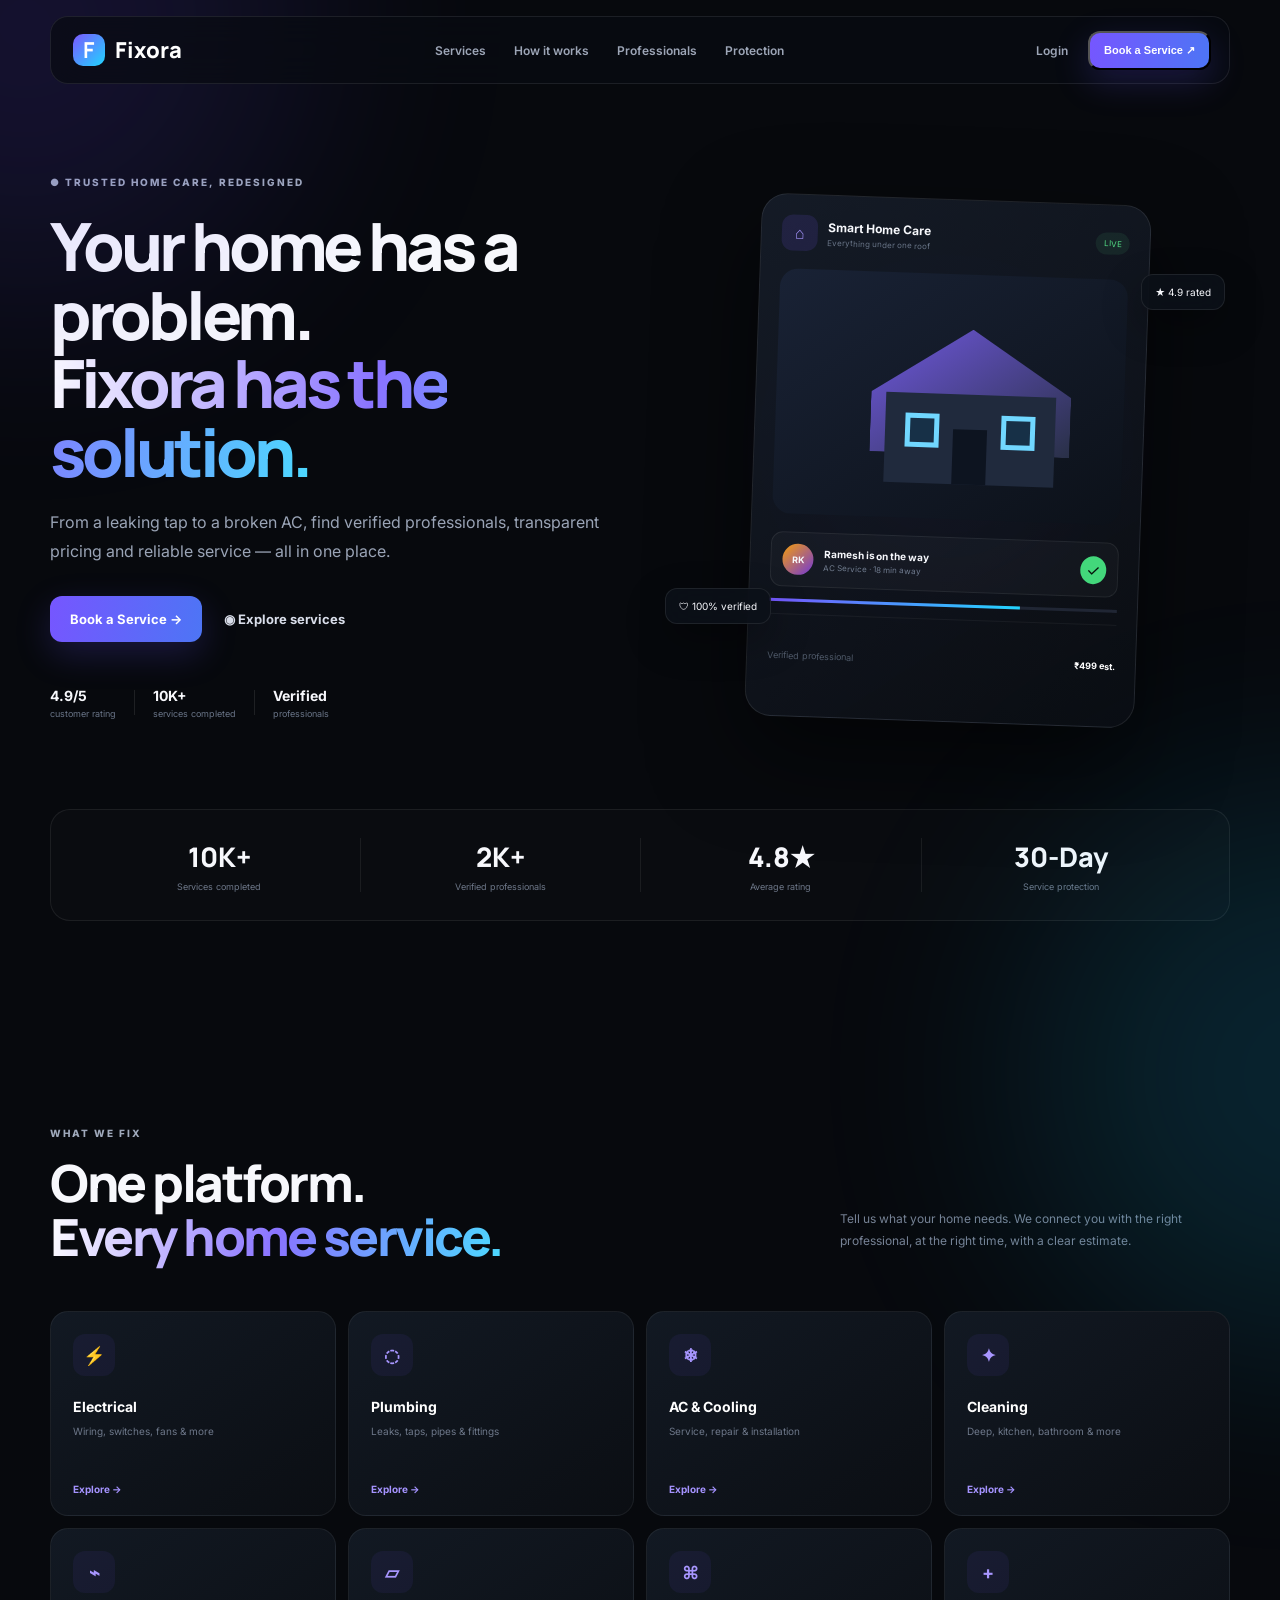
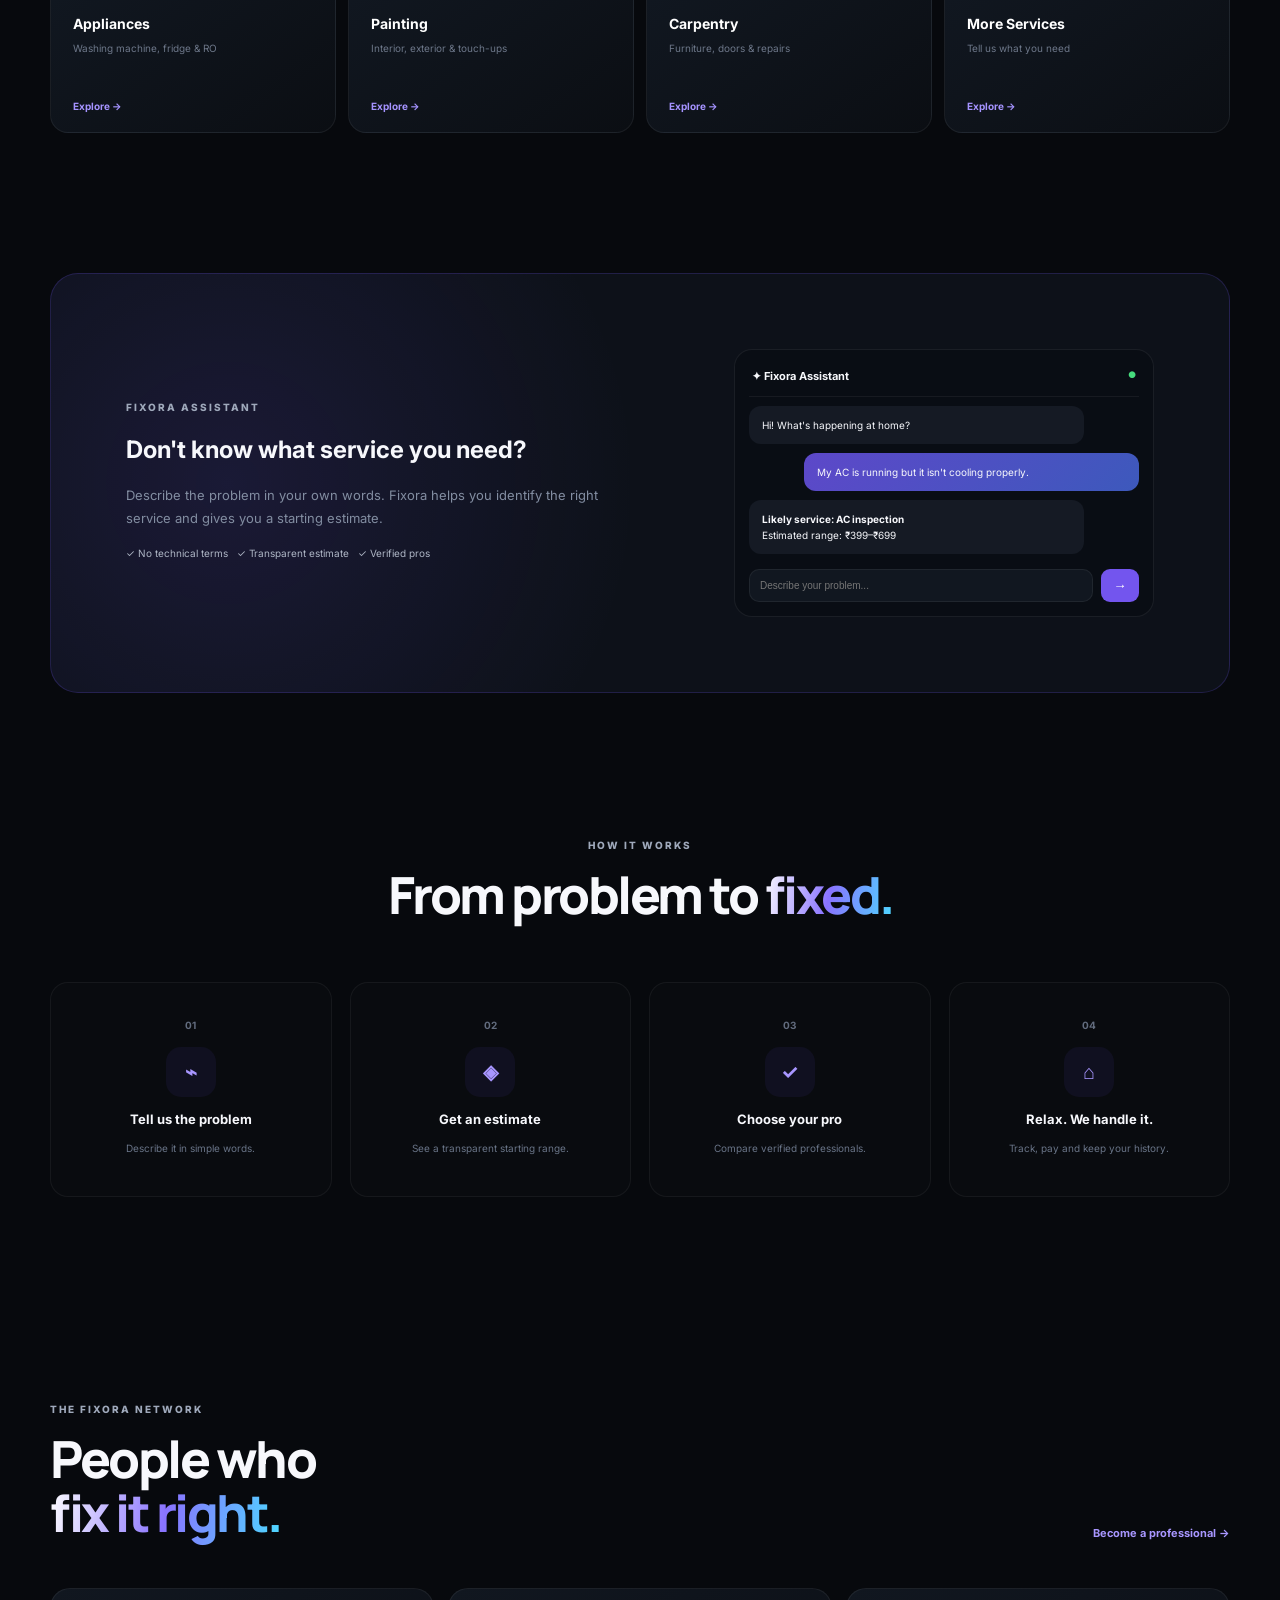
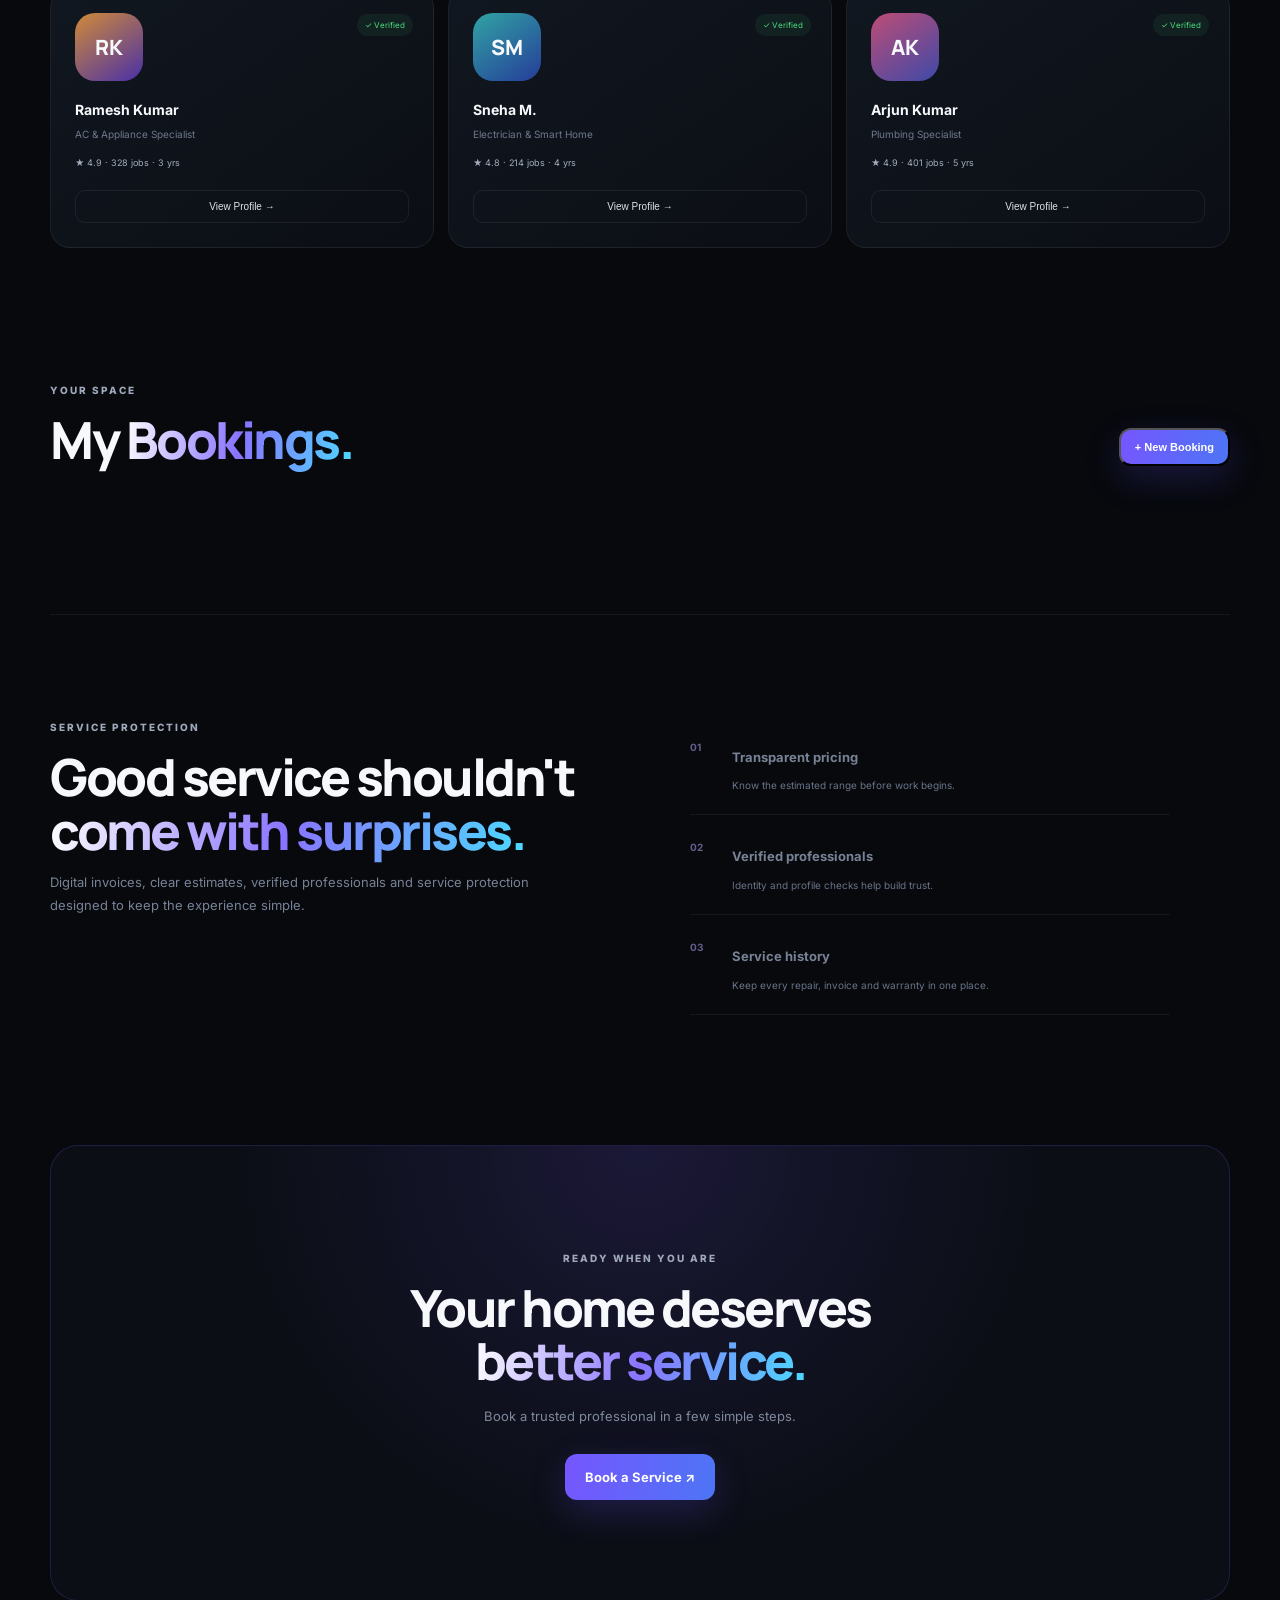
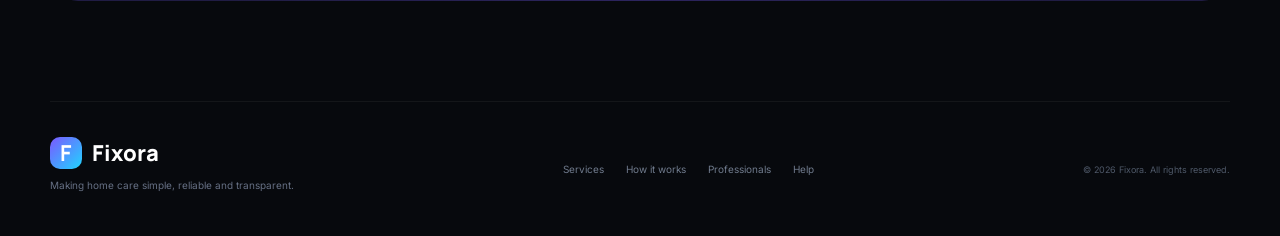
==== Fixora-Next-Features/Fixora-Next/index.html @ 599580ac "Add files via upload" ====
<!doctype html>
<html lang="en">
<head>
<meta charset="UTF-8"><meta name="viewport" content="width=device-width,initial-scale=1">
<title>Fixora — Home Services, Fixed.</title>
<meta name="description" content="Fixora connects you with trusted home service professionals.">
<link rel="preconnect" href="https://fonts.googleapis.com">
<link href="https://fonts.googleapis.com/css2?family=Inter:wght@400;500;600;700;800&family=Manrope:wght@700;800&display=swap" rel="stylesheet">
<link rel="stylesheet" href="styles.css">
</head>
<body>
<div class="glow g1"></div><div class="glow g2"></div>

<header><nav>
<a class="logo" href="#"><b>F</b>Fixora</a>
<div class="links"><a href="#services">Services</a><a href="#how">How it works</a><a href="#pros">Professionals</a><a href="#protection">Protection</a></div>
<div class="actions"><a class="textBtn" href="login.html" style="text-decoration:none">Login</a><button class="btn small" onclick="openBooking()">Book a Service ↗</button></div>
<button class="menu" aria-label="menu" onclick="document.querySelector('.links').classList.toggle('open')">☰</button>
</nav></header>

<main>
<section class="hero">
<div class="copy">
<label>● TRUSTED HOME CARE, REDESIGNED</label>
<h1>Your home has a problem.<br><span>Fixora has the solution.</span></h1>
<p>From a leaking tap to a broken AC, find verified professionals, transparent pricing and reliable service — all in one place.</p>
<div class="heroBtns"><a class="btn" href="#book" onclick="openBooking();return false">Book a Service →</a><a class="ghost" href="#services">◉ Explore services</a></div>
<div class="trust"><div><b>4.9/5</b><small>customer rating</small></div><i></i><div><b>10K+</b><small>services completed</small></div><i></i><div><b>Verified</b><small>professionals</small></div></div>
</div>

<div class="visual">
<div class="orb"></div>
<div class="homeCard">
<div class="top"><span class="icon">⌂</span><div><b>Smart Home Care</b><small>Everything under one roof</small></div><em>LIVE</em></div>
<div class="house"><div class="roof"></div><div class="body"><span></span><span></span><i></i></div></div>
<div class="float"><strong>RK</strong><div><b>Ramesh is on the way</b><small>AC Service · 18 min away</small></div><mark>✓</mark></div>
<div class="bar"><i></i></div><footer><small>Verified professional</small><b>₹499 est.</b></footer>
</div>
<aside class="chip c1">★ 4.9 rated</aside><aside class="chip c2">🛡 100% verified</aside>
</div>
</section>

<section class="stats"><div><b>10K+</b><small>Services completed</small></div><div><b>2K+</b><small>Verified professionals</small></div><div><b>4.8★</b><small>Average rating</small></div><div><b>30-Day</b><small>Service protection</small></div></section>

<section id="services" class="section">
<div class="head"><div><label>WHAT WE FIX</label><h2>One platform.<br><span>Every home service.</span></h2></div><p>Tell us what your home needs. We connect you with the right professional, at the right time, with a clear estimate.</p></div>
<div class="grid">
<a class="card" href="#book" onclick="openBooking();return false"><strong>⚡</strong><h3>Electrical</h3><p>Wiring, switches, fans & more</p><span>Explore →</span></a>
<a class="card" href="#book" onclick="openBooking();return false"><strong>◌</strong><h3>Plumbing</h3><p>Leaks, taps, pipes & fittings</p><span>Explore →</span></a>
<a class="card" href="#book" onclick="openBooking();return false"><strong>❄</strong><h3>AC & Cooling</h3><p>Service, repair & installation</p><span>Explore →</span></a>
<a class="card" href="#book" onclick="openBooking();return false"><strong>✦</strong><h3>Cleaning</h3><p>Deep, kitchen, bathroom & more</p><span>Explore →</span></a>
<a class="card" href="#book" onclick="openBooking();return false"><strong>⌁</strong><h3>Appliances</h3><p>Washing machine, fridge & RO</p><span>Explore →</span></a>
<a class="card" href="#book" onclick="openBooking();return false"><strong>▱</strong><h3>Painting</h3><p>Interior, exterior & touch-ups</p><span>Explore →</span></a>
<a class="card" href="#book" onclick="openBooking();return false"><strong>⌘</strong><h3>Carpentry</h3><p>Furniture, doors & repairs</p><span>Explore →</span></a>
<a class="card" href="#book" onclick="openBooking();return false"><strong>+</strong><h3>More Services</h3><p>Tell us what you need</p><span>Explore →</span></a>
</div></section>

<section id="book" class="diagnose">
<div><label>FIXORA ASSISTANT</label><h2>Don't know what service you need?</h2><p>Describe the problem in your own words. Fixora helps you identify the right service and gives you a starting estimate.</p><p class="checks">✓ No technical terms &nbsp; ✓ Transparent estimate &nbsp; ✓ Verified pros</p></div>
<div class="chat"><div class="chatHead"><b>✦ Fixora Assistant</b><span>●</span></div><div class="msg bot">Hi! What's happening at home?</div><div class="msg user">My AC is running but it isn't cooling properly.</div><div class="msg bot"><b>Likely service: AC inspection</b><br>Estimated range: ₹399–₹699</div><div class="chatInput"><input id="problemInput" placeholder="Describe your problem..."><button onclick="askAssistant()">→</button></div></div>
</section>

<section id="how" class="section">
<div class="center"><label>HOW IT WORKS</label><h2>From problem to <span>fixed.</span></h2></div>
<div class="steps">
<div><b>01</b><strong>⌁</strong><h3>Tell us the problem</h3><p>Describe it in simple words.</p></div>
<div><b>02</b><strong>◈</strong><h3>Get an estimate</h3><p>See a transparent starting range.</p></div>
<div><b>03</b><strong>✓</strong><h3>Choose your pro</h3><p>Compare verified professionals.</p></div>
<div><b>04</b><strong>⌂</strong><h3>Relax. We handle it.</h3><p>Track, pay and keep your history.</p></div>
</div></section>

<section id="pros" class="section">
<div class="head"><div><label>THE FIXORA NETWORK</label><h2>People who<br><span>fix it right.</span></h2></div><a class="link" href="#">Become a professional →</a></div>
<div class="pros">
<article><div class="avatar">RK</div><em>✓ Verified</em><h3>Ramesh Kumar</h3><p>AC & Appliance Specialist</p><small>★ 4.9 · 328 jobs · 3 yrs</small><button>View Profile →</button></article>
<article><div class="avatar a2">SM</div><em>✓ Verified</em><h3>Sneha M.</h3><p>Electrician & Smart Home</p><small>★ 4.8 · 214 jobs · 4 yrs</small><button>View Profile →</button></article>
<article><div class="avatar a3">AK</div><em>✓ Verified</em><h3>Arjun Kumar</h3><p>Plumbing Specialist</p><small>★ 4.9 · 401 jobs · 5 yrs</small><button>View Profile →</button></article>
</div></section>

<section id="dashboard" class="section dashboard">
<div class="head"><div><label>YOUR SPACE</label><h2>My <span>Bookings.</span></h2></div><button class="btn small" onclick="openBooking()">+ New Booking</button></div>
<div id="bookingList" class="bookingList"></div>
</section>

<section id="protection" class="protection">
<div><label>SERVICE PROTECTION</label><h2>Good service shouldn't<br><span>come with surprises.</span></h2><p>Digital invoices, clear estimates, verified professionals and service protection designed to keep the experience simple.</p></div>
<div class="features">
<p><b>01</b><strong>Transparent pricing</strong><small>Know the estimated range before work begins.</small></p>
<p><b>02</b><strong>Verified professionals</strong><small>Identity and profile checks help build trust.</small></p>
<p><b>03</b><strong>Service history</strong><small>Keep every repair, invoice and warranty in one place.</small></p>
</div></section>

<section class="cta"><label>READY WHEN YOU ARE</label><h2>Your home deserves<br><span>better service.</span></h2><p>Book a trusted professional in a few simple steps.</p><a class="btn" href="#book" onclick="openBooking();return false">Book a Service ↗</a></section>
</main>

<footer><div><a class="logo" href="#"><b>F</b>Fixora</a><p>Making home care simple, reliable and transparent.</p></div><div class="flinks"><a href="#services">Services</a><a href="#how">How it works</a><a href="#pros">Professionals</a><a href="#">Help</a></div><small>© 2026 Fixora. All rights reserved.</small></footer>

<div id="modal" class="modal"><div class="modalBox"><button class="close" onclick="closeModal()">×</button><div id="modalContent"></div></div></div>
<script src="script.js"></script>

</body>
</html>
---- Fixora-Next-Features/Fixora-Next/styles.css ----
*{box-sizing:border-box}html{scroll-behavior:smooth}body{margin:0;background:#07090d;color:#f7f8fc;font-family:Inter,sans-serif;overflow-x:hidden}.glow{position:fixed;width:550px;height:550px;border-radius:50%;filter:blur(120px);opacity:.14;pointer-events:none}.g1{background:#684cff;left:-250px;top:-250px}.g2{background:#13c9ff;right:-300px;top:800px}header{position:fixed;top:16px;left:0;right:0;z-index:9}nav{max-width:1180px;height:68px;margin:auto;padding:0 18px 0 22px;display:flex;align-items:center;justify-content:space-between;border:1px solid #ffffff16;border-radius:18px;background:#090c12bb;backdrop-filter:blur(22px)}.logo{display:flex;gap:10px;align-items:center;color:white;text-decoration:none;font:800 22px Manrope}.logo b{display:grid;place-items:center;width:32px;height:32px;border-radius:10px;background:linear-gradient(135deg,#7b58ff,#20d5ff)}.links{display:flex;gap:28px}.links a,nav .actions>a{color:#9da6b7;text-decoration:none;font-size:12px;font-weight:600}.actions{display:flex;gap:20px;align-items:center}.btn{display:inline-flex;align-items:center;gap:15px;padding:15px 20px;border-radius:12px;color:#fff;text-decoration:none;font-weight:700;font-size:13px;background:linear-gradient(100deg,#7656ff,#4d75f5);box-shadow:0 12px 35px #6650ff35}.small{padding:11px 14px;font-size:11px}.menu{display:none;background:none;border:0;color:#fff;font-size:22px}.hero{max-width:1180px;min-height:800px;margin:auto;padding:170px 0 90px;display:grid;grid-template-columns:1fr 1fr;gap:50px;align-items:center}.copy label,.head label,.center label,.diagnose label,.protection label,.cta label{color:#9fa9bb;font-size:10px;font-weight:800;letter-spacing:2px}.copy h1{font:800 clamp(48px,5.2vw,74px)/1.03 Manrope;margin:22px 0;letter-spacing:-4px}.copy h1 span,h2 span{background:linear-gradient(100deg,#fff,#8973ff,#4cd9ff);-webkit-background-clip:text;background-clip:text;color:transparent}.copy>p{max-width:550px;color:#9aa4b6;line-height:1.8;font-size:16px}.heroBtns{display:flex;gap:22px;align-items:center;margin-top:30px}.ghost{color:#d9deea;text-decoration:none;font-size:13px;font-weight:700}.trust{display:flex;gap:18px;align-items:center;margin-top:45px}.trust b,.trust small{display:block}.trust b{font-size:14px}.trust small{font-size:9px;color:#697487;margin-top:4px}.trust i{height:25px;border-left:1px solid #ffffff18}.visual{height:490px;position:relative;display:grid;place-items:center}.orb{position:absolute;width:440px;height:440px;border-radius:50%;background:radial-gradient(circle,#6b4dff35,transparent 68%);animation:pulse 5s infinite}.homeCard{width:390px;padding:20px;border-radius:26px;border:1px solid #ffffff16;background:linear-gradient(145deg,#18202dcc,#0b0e14dd);box-shadow:0 35px 90px #0008;transform:rotate(2deg)}.top{display:flex;gap:10px;align-items:center}.icon{width:36px;height:36px;display:grid;place-items:center;border-radius:11px;background:#7656ff20;color:#a896ff}.top b,.top small{display:block}.top b{font-size:12px}.top small{font-size:8px;color:#697487;margin-top:3px}.top em{margin-left:auto;font-size:8px;font-style:normal;color:#55df87;background:#55df8715;padding:6px 8px;border-radius:99px}.house{height:245px;margin:18px 0;background:linear-gradient(145deg,#192235,#0c1119);border-radius:18px;position:relative;overflow:hidden}.roof{position:absolute;left:95px;top:55px;width:200px;height:125px;background:linear-gradient(145deg,#7058df,#293047);clip-path:polygon(50% 0,100% 52%,100% 100%,0 100%,0 52%)}.body{position:absolute;left:110px;top:120px;width:170px;height:90px;background:#202a3d}.body span{position:absolute;top:20px;width:34px;height:34px;border:5px solid #71d7ff;background:#173047}.body span:first-child{left:20px}.body span:nth-child(2){right:20px}.body i{position:absolute;bottom:0;left:68px;width:34px;height:55px;background:#0d1420}.float{display:flex;align-items:center;gap:10px;padding:11px;border:1px solid #ffffff12;background:#ffffff07;border-radius:12px}.float>strong{width:31px;height:31px;border-radius:50%;display:grid;place-items:center;background:linear-gradient(135deg,#f59e0b,#7137d8);font-size:9px}.float b,.float small{display:block}.float b{font-size:10px}.float small{font-size:8px;color:#717c8f;margin-top:3px}.float mark{margin-left:auto;background:#43d77b;color:#06100a;border-radius:50%;padding:4px 6px}.bar{height:3px;background:#202634;margin:12px 0}.bar i{display:block;width:72%;height:100%;background:linear-gradient(90deg,#7656ff,#22d5ff)}.homeCard footer{display:flex;justify-content:space-between;color:#6e788a;font-size:9px}.homeCard footer b{color:white}.chip{position:absolute;padding:11px 13px;border:1px solid #ffffff15;border-radius:12px;background:#0c1119dd;backdrop-filter:blur(15px);font-size:10px;box-shadow:0 15px 40px #0005}.c1{right:5px;top:75px}.c2{left:0;bottom:65px}.stats{max-width:1180px;margin:0 auto 100px;padding:28px;border:1px solid #ffffff12;border-radius:20px;background:#ffffff04;display:grid;grid-template-columns:repeat(4,1fr);text-align:center}.stats div+div{border-left:1px solid #ffffff12}.stats b,.stats small{display:block}.stats b{font:800 27px Manrope}.stats small{color:#6e7889;font-size:9px;margin-top:6px}.section{max-width:1180px;margin:auto;padding:100px 0}.head{display:flex;justify-content:space-between;align-items:end;margin-bottom:48px}.head h2,.center h2,.protection h2,.cta h2{font:800 clamp(38px,4vw,56px)/1.05 Manrope;letter-spacing:-2.5px;margin:15px 0 0}.head>p{max-width:390px;color:#778295;line-height:1.8;font-size:12px}.grid{display:grid;grid-template-columns:repeat(4,1fr);gap:12px}.card{min-height:205px;padding:22px;border:1px solid #ffffff10;border-radius:18px;background:linear-gradient(145deg,#121923,#0b0e13);text-decoration:none;color:white;transition:.3s;position:relative}.card:hover{transform:translateY(-7px);border-color:#7656ff55;box-shadow:0 20px 50px #0005}.card>strong{width:42px;height:42px;border-radius:12px;display:grid;place-items:center;background:#7656ff12;color:#a896ff;font-size:18px}.card h3{font-size:14px;margin:22px 0 6px}.card p{color:#6d7789;font-size:10px}.card span{position:absolute;bottom:20px;color:#a593ff;font-size:10px;font-weight:700}.diagnose{max-width:1180px;margin:40px auto;padding:75px;border:1px solid #7656ff33;border-radius:28px;background:radial-gradient(circle at 15% 50%,#7656ff20,transparent 40%),#0d1119;display:grid;grid-template-columns:1fr 420px;gap:70px;align-items:center}.diagnose p{max-width:500px;color:#828da1;font-size:13px;line-height:1.8}.checks{color:#aeb6c5!important;font-size:10px!important}.chat{padding:14px;border:1px solid #ffffff12;border-radius:18px;background:#090d14}.chatHead{height:auto;border-bottom:1px solid #ffffff0e;padding:5px 3px 13px;font-size:11px}.chatHead span{float:right;color:#46dc7d;font-size:9px}.msg{max-width:86%;padding:11px 13px;margin:9px 0;border-radius:12px;background:#151a24;font-size:10px;line-height:1.6}.msg.user{margin-left:auto;background:linear-gradient(135deg,#5d48c9,#3d59bc)}.input{margin-top:20px;padding:9px 10px 9px 13px;border:1px solid #ffffff10;border-radius:10px;color:#586377;font-size:9px}.input button{float:right;border:0;background:#7355ee;color:#fff;border-radius:7px;width:27px;height:27px}.center{text-align:center;margin-bottom:60px}.steps{display:grid;grid-template-columns:repeat(4,1fr);gap:18px}.steps>div{text-align:center;padding:30px 20px;border:1px solid #ffffff0d;border-radius:18px;background:#ffffff03}.steps b{color:#626c7e;font-size:10px}.steps strong{display:grid;place-items:center;width:50px;height:50px;margin:14px auto;border-radius:15px;background:#7656ff12;color:#a896ff;font-size:20px}.steps h3{font-size:13px}.steps p{color:#697487;font-size:10px;line-height:1.6}.link{color:#a896ff;text-decoration:none;font-size:11px;font-weight:700}.pros{display:grid;grid-template-columns:repeat(3,1fr);gap:14px}.pros article{position:relative;padding:24px;border:1px solid #ffffff10;border-radius:20px;background:linear-gradient(145deg,#111720,#0b0e14)}.avatar{width:68px;height:68px;display:grid;place-items:center;border-radius:20px;background:linear-gradient(145deg,#d18a38,#4930a7);font:800 21px Manrope}.a2{background:linear-gradient(145deg,#31a3a4,#253d99)}.a3{background:linear-gradient(145deg,#bd4d76,#3e49a8)}.pros article em{position:absolute;right:20px;top:25px;font-size:8px;font-style:normal;color:#4ade80;background:#4ade8012;padding:6px 8px;border-radius:99px}.pros h3{font-size:14px;margin:20px 0 5px}.pros p{font-size:10px;color:#6e788a}.pros small{color:#a3adbd;font-size:9px}.pros button{width:100%;margin-top:20px;padding:10px;border:1px solid #ffffff12;background:transparent;color:#dce1ea;border-radius:10px;font-size:10px}.protection{max-width:1180px;margin:0 auto;padding:100px 0;display:grid;grid-template-columns:1fr 1fr;gap:100px;border-top:1px solid #ffffff0d}.protection>div>p{max-width:480px;color:#788295;font-size:13px;line-height:1.8}.features p{padding:20px 0;border-bottom:1px solid #ffffff0e;margin:0}.features b{color:#635e8e;font-size:10px;margin-right:20px}.features strong,.features small{display:block;margin-left:42px}.features strong{font-size:13px;margin-top:-13px}.features small{color:#697488;font-size:10px;margin-top:7px}.cta{max-width:1180px;margin:30px auto 100px;padding:100px 20px;text-align:center;border:1px solid #7656ff33;border-radius:28px;background:radial-gradient(circle at 50% 0,#7656ff25,transparent 55%),#0b0e15}.cta p{color:#7f899c;font-size:13px;margin:20px 0 30px}footer{max-width:1180px;margin:auto;padding:35px 0;display:flex;align-items:center;justify-content:space-between;border-top:1px solid #ffffff0d}footer p{font-size:10px;color:#667084}footer .flinks{display:flex;gap:22px}footer .flinks a{font-size:10px;color:#707b8d;text-decoration:none}footer>small{font-size:9px;color:#4f5969}@keyframes pulse{50%{transform:scale(1.08);opacity:.75}}@media(max-width:900px){.links,.actions{display:none}.menu{display:block}nav{margin:0 15px}.hero{grid-template-columns:1fr;padding:150px 25px 70px}.visual{height:470px}.stats{margin:0 25px 60px;grid-template-columns:repeat(2,1fr);gap:20px}.stats div:nth-child(3){border-left:0}.section{padding:75px 25px}.head{display:block}.head>p{margin-top:22px}.grid{grid-template-columns:repeat(2,1fr)}.diagnose{margin:30px 25px;padding:45px 25px;grid-template-columns:1fr}.steps{grid-template-columns:repeat(2,1fr)}.pros{grid-template-columns:1fr 1fr}.protection{margin:0 25px;grid-template-columns:1fr;padding:75px 0;gap:35px}.cta{margin:30px 25px 70px}footer{margin:0 25px;flex-wrap:wrap;gap:20px}}@media(max-width:600px){.copy h1{font-size:45px;letter-spacing:-2.8px}.copy>p{font-size:14px}.homeCard{width:330px}.roof{left:65px}.body{left:80px}.c1{right:-3px}.c2{left:-5px}.grid,.pros,.steps{grid-template-columns:1fr}.stats b{font-size:21px}.diagnose{border-radius:20px}.heroBtns{flex-wrap:wrap}.trust{gap:10px}footer{display:block}footer .flinks{margin:25px 0;justify-content:space-between}.protection{margin:0 25px}}
.dashboard{padding-top:30px}.bookingList{display:grid;gap:12px}.booking{display:grid;grid-template-columns:1.5fr 1fr 1fr auto;gap:18px;align-items:center;padding:20px;border:1px solid #ffffff10;border-radius:16px;background:#10151d}.booking h3{margin:0 0 5px;font-size:13px}.booking p,.booking small{margin:0;color:#778295;font-size:10px}.status{padding:7px 10px;border-radius:99px;background:#7656ff18;color:#b5a9ff;font-size:9px;font-weight:700}.booking button{background:#171d28;border:1px solid #ffffff12;color:#e8ebf2;border-radius:9px;padding:9px 12px;font-size:9px;cursor:pointer}.modal{position:fixed;inset:0;background:#000b;backdrop-filter:blur(12px);display:none;align-items:center;justify-content:center;z-index:50;padding:20px}.modal.show{display:flex}.modalBox{width:min(560px,100%);max-height:90vh;overflow:auto;border:1px solid #ffffff16;border-radius:22px;background:#0c1119;padding:30px}.close{float:right;border:0;background:#ffffff0c;color:#fff;border-radius:9px;width:34px;height:34px;font-size:22px}.form{display:grid;gap:12px;margin-top:20px}.form input,.form select,.form textarea{width:100%;padding:13px;border:1px solid #ffffff12;border-radius:10px;background:#111720;color:#fff;font:12px Inter}.form textarea{min-height:80px}.choiceGrid{display:grid;grid-template-columns:repeat(2,1fr);gap:9px;margin-top:15px}.choice{padding:13px;border:1px solid #ffffff10;background:#10151d;color:#fff;border-radius:10px;cursor:pointer}.choice.active{border-color:#7656ff}.success{text-align:center;padding:20px}.success .big{font-size:50px}@media(max-width:700px){.booking{grid-template-columns:1fr}.choiceGrid{grid-template-columns:1fr}}

.textBtn{background:none;border:0;color:#9da6b7;font:600 12px Inter;cursor:pointer}.chatInput{display:flex;gap:8px;margin-top:15px}.chatInput input{flex:1;background:#111720;border:1px solid #ffffff10;color:#fff;border-radius:10px;padding:10px;font-size:10px}.chatInput button{width:38px;border:0;border-radius:9px;background:#7355ee;color:#fff;cursor:pointer}.links.open{display:flex!important;position:absolute;top:75px;left:10px;right:10px;padding:18px;flex-direction:column;background:#090d14;border:1px solid #ffffff12;border-radius:15px}.dashboard{padding-top:30px}.bookingList{display:grid;gap:12px}.booking{display:grid;grid-template-columns:1.5fr 1fr 1fr auto;gap:18px;align-items:center;padding:20px;border:1px solid #ffffff10;border-radius:16px;background:#10151d}.booking h3{margin:0 0 5px;font-size:13px}.booking p,.booking small{margin:0;color:#778295;font-size:10px}.status{padding:7px 10px;border-radius:99px;background:#7656ff18;color:#b5a9ff;font-size:9px;font-weight:700}.booking button{background:#171d28;border:1px solid #ffffff12;color:#e8ebf2;border-radius:9px;padding:9px 12px;font-size:9px;cursor:pointer}.modal{position:fixed;inset:0;background:#000b;backdrop-filter:blur(12px);display:none;align-items:center;justify-content:center;z-index:50;padding:20px}.modal.show{display:flex}.modalBox{width:min(560px,100%);max-height:90vh;overflow:auto;border:1px solid #ffffff16;border-radius:22px;background:#0c1119;padding:30px}.close{float:right;border:0;background:#ffffff0c;color:#fff;border-radius:9px;width:34px;height:34px;font-size:22px;cursor:pointer}.form{display:grid;gap:12px;margin-top:20px}.form input,.form select,.form textarea{width:100%;padding:13px;border:1px solid #ffffff12;border-radius:10px;background:#111720;color:#fff;font:12px Inter}.form textarea{min-height:80px}.choiceGrid{display:grid;grid-template-columns:repeat(2,1fr);gap:9px;margin-top:15px}.choice{padding:13px;border:1px solid #ffffff10;background:#10151d;color:#fff;border-radius:10px;cursor:pointer}.choice.active{border-color:#7656ff;background:#7656ff15}.success{text-align:center;padding:20px}.success .big{font-size:50px}@media(max-width:700px){.booking{grid-template-columns:1fr}.choiceGrid{grid-template-columns:1fr}.modalBox{padding:22px}}

.textBtn{background:none;border:0;color:#9da6b7;font:600 12px Inter;cursor:pointer}.modal{position:fixed;inset:0;background:#000b;backdrop-filter:blur(12px);display:none;align-items:center;justify-content:center;z-index:9999;padding:20px}.modal.show{display:flex}.modalBox{width:min(560px,100%);max-height:90vh;overflow:auto;border:1px solid #ffffff16;border-radius:22px;background:#0c1119;padding:30px;box-shadow:0 40px 100px #000}.close{float:right;border:0;background:#ffffff0c;color:#fff;border-radius:9px;width:34px;height:34px;font-size:22px;cursor:pointer}.modalBox h2{font:800 30px Manrope;margin:5px 0 8px}.modalBox p{color:#7f899b;font-size:11px;line-height:1.7}.form{display:grid;gap:12px;margin-top:20px}.form label{font-size:9px;color:#8e98aa;font-weight:700}.form input,.form select,.form textarea{width:100%;padding:13px;border:1px solid #ffffff12;border-radius:10px;background:#111720;color:#fff;outline:none;font:12px Inter}.form textarea{min-height:80px}.choiceGrid{display:grid;grid-template-columns:repeat(2,1fr);gap:9px;margin-top:15px}.choice{padding:13px;border:1px solid #ffffff10;background:#10151d;color:#fff;border-radius:10px;cursor:pointer}.choice.active{border-color:#7656ff;background:#7656ff15}.success{text-align:center;padding:20px}.success .big{font-size:50px}@media(max-width:700px){.choiceGrid{grid-template-columns:1fr}.modalBox{padding:22px}}

.authPage{min-height:100vh;display:grid;place-items:center;padding:30px}.authWrap{width:min(980px,100%);display:grid;grid-template-columns:1fr 1fr;gap:0;border:1px solid #ffffff12;border-radius:28px;overflow:hidden;background:#0b1018;box-shadow:0 40px 100px #000}.authInfo{padding:55px;background:linear-gradient(145deg,#141b28,#0b1018)}.authInfo h1{font:800 46px Manrope;line-height:1.05;margin:30px 0 16px}.authInfo h1 span{color:#8c70ff}.authInfo p{color:#8b95a6;line-height:1.8;font-size:12px}.authForm{padding:55px;background:#0d131c}.authForm h2{font:800 30px Manrope;margin:5px 0 8px}.authForm .sub{color:#778294;font-size:11px;margin-bottom:25px}.authForm .form{margin-top:0}.authSwitch{text-align:center;margin-top:18px;color:#7e899a;font-size:10px}.authSwitch a{color:#a897ff;text-decoration:none;font-weight:700}.backHome{display:inline-block;color:#9ea8ba;text-decoration:none;font-size:10px}.authMsg{font-size:10px;padding:10px;border-radius:9px;margin-top:10px;display:none}.authMsg.error{display:block;background:#ff5c7a12;color:#ff9ab0}.authMsg.ok{display:block;background:#4bd6a012;color:#87e7c6}@media(max-width:760px){.authWrap{grid-template-columns:1fr}.authInfo{display:none}.authForm{padding:30px}}

.dashboard{padding-top:30px}.bookingList{display:grid;gap:14px}.booking{display:grid;grid-template-columns:1.2fr 1fr .7fr auto;gap:18px;align-items:center;padding:20px;border:1px solid #ffffff10;border-radius:18px;background:linear-gradient(145deg,#111720,#0b0e14)}.booking h3{margin:0 0 5px;font-size:13px}.booking p,.booking small{margin:3px 0;color:#778295;font-size:10px}.bookingActions{display:flex;gap:7px;flex-wrap:wrap}.booking button{background:#171d28;border:1px solid #ffffff12;color:#e8ebf2;border-radius:9px;padding:9px 11px;font-size:9px;cursor:pointer}.trackHead{display:flex;justify-content:space-between;gap:20px;align-items:start}.eyebrow{color:#9fa9bb;font-size:9px;font-weight:800;letter-spacing:2px}.liveDot{color:#68e6a4;font-size:9px;font-weight:800}.proCard{display:flex;align-items:center;gap:12px;margin:22px 0;padding:14px;border:1px solid #ffffff10;border-radius:14px;background:#101720}.miniAvatar{width:44px;height:44px;border-radius:13px;display:grid;place-items:center;background:linear-gradient(135deg,#7656ff,#20d5ff);font-weight:800}.proCard b,.proCard small{display:block}.proCard small{color:#7f899c;font-size:9px;margin-top:4px}.eta{margin-left:auto;color:#9f8cff;font-size:9px}.timeline{position:relative;margin:20px 0}.tl{display:flex;gap:14px;position:relative;padding:0 0 20px}.tl:not(:last-child):after{content:"";position:absolute;left:14px;top:29px;width:1px;height:calc(100% - 18px);background:#ffffff12}.tl>span{width:29px;height:29px;border-radius:50%;display:grid;place-items:center;background:#171d28;color:#697487;font-size:10px;z-index:1}.tl.done>span,.tl.current>span{background:#7656ff;color:#fff;box-shadow:0 0 20px #7656ff44}.tl b,.tl small{display:block}.tl b{font-size:11px}.tl small{color:#707b8d;font-size:9px;margin-top:4px}.tl.current b{color:#b7aaff}.locationBox{padding:14px;border:1px solid #ffffff0d;border-radius:12px;background:#10151d}.locationBox b{font-size:10px}.locationBox p{font-size:11px;color:#cbd1db}.locationBox small{font-size:8px;color:#687386}.details h2{margin-bottom:18px}.detailGrid{display:grid;grid-template-columns:1fr 1fr;gap:10px;margin-bottom:20px}.detailGrid>div{padding:13px;border:1px solid #ffffff0d;border-radius:11px;background:#10151d}.detailGrid small,.detailGrid b{display:block}.detailGrid small{font-size:8px;color:#6f7a8c;margin-bottom:6px}.detailGrid b{font-size:10px;color:#e3e7ee}.detailGrid .wide{grid-column:1/-1}@media(max-width:700px){.booking{grid-template-columns:1fr}.trackHead{display:block}.liveDot{display:inline-block;margin-top:10px}.detailGrid{grid-template-columns:1fr}.detailGrid .wide{grid-column:auto}}
.userPill{background:#ffffff08;border:1px solid #ffffff12;color:#dce1ea;border-radius:999px;padding:9px 12px;font:600 10px Inter;cursor:pointer}.eyebrow{font-size:9px;letter-spacing:1.4px;color:#8f82ff;font-weight:800}.dashTools{display:flex;gap:8px;flex-wrap:wrap;margin-bottom:14px}.dashTools button,.bookingActions button,.detailActions button,.trackActions button{background:#151b25;border:1px solid #ffffff12;color:#dce1ea;border-radius:9px;padding:9px 11px;font:600 9px Inter;cursor:pointer}.emptyState{padding:40px;text-align:center;color:#687386;border:1px dashed #ffffff14;border-radius:16px}.bookingActions{display:flex;gap:5px;flex-wrap:wrap;justify-content:flex-end}.paySummary{display:grid;grid-template-columns:1fr auto;gap:10px;padding:15px;background:#10151d;border:1px solid #ffffff0d;border-radius:12px;margin:18px 0}.paySummary strong{padding-top:10px;border-top:1px solid #ffffff0e}.paymentMethods{display:grid;grid-template-columns:1fr 1fr;gap:8px;margin:14px 0}.payChoice{padding:13px;border:1px solid #ffffff10;background:#10151d;color:#dce1ea;border-radius:10px;text-align:left;cursor:pointer}.payChoice.active{border-color:#7656ff;background:#7656ff15}.secureNote{display:block;color:#697487;font-size:9px;margin-top:10px}.cashNote{padding:12px;background:#10151d;border-radius:10px}.detailGrid{display:grid;grid-template-columns:1fr 1fr;gap:10px;margin:18px 0}.detailGrid>div{padding:12px;background:#10151d;border:1px solid #ffffff09;border-radius:10px}.detailGrid .wide{grid-column:1/-1}.detailGrid small{display:block;color:#697487;font-size:8px;margin-bottom:5px}.detailGrid b{font-size:11px}.detailActions{display:flex;gap:8px;flex-wrap:wrap}.trackHead{display:flex;justify-content:space-between;gap:15px}.liveDot{color:#67e6a3;font-size:9px;font-weight:800}.proCard{display:flex;align-items:center;gap:12px;margin:18px 0;padding:14px;border:1px solid #ffffff0e;background:#10151d;border-radius:13px}.miniAvatar{width:40px;height:40px;border-radius:50%;display:grid;place-items:center;background:#7656ff22;color:#b8adff;font-weight:800}.proCard div:nth-child(2){flex:1}.proCard small,.savedItem small,.notif small,.historyItem small{display:block;color:#697487;font-size:9px;margin-top:4px}.proCard button{background:none;border:0;color:#aaa0ff;font-size:18px;cursor:pointer}.timeline{display:grid;gap:4px;margin:20px 0}.tl{display:flex;gap:12px;padding:10px;border-left:2px solid #242b38;margin-left:10px}.tl>span{width:24px;height:24px;margin-left:-23px;border-radius:50%;background:#1b222e;display:grid;place-items:center;font-size:9px}.tl.done{border-left-color:#6d58e8}.tl.done>span,.tl.current>span{background:#7656ff;color:#fff}.tl b{display:block;font-size:10px}.tl small{color:#697487;font-size:9px}.locationBox{padding:13px;background:#10151d;border:1px solid #ffffff09;border-radius:12px}.locationBox p{margin:7px 0;font-size:10px}.locationBox small{color:#697487;font-size:9px}.trackActions{display:flex;gap:8px;margin-top:12px}.invoiceLine{display:flex;justify-content:space-between;padding:12px 0;border-bottom:1px solid #ffffff0c;font-size:11px}.invoiceLine.total{font-size:14px}.savedList{display:grid;gap:8px}.savedItem,.notif,.historyItem{display:flex;align-items:center;gap:10px;padding:12px;background:#10151d;border:1px solid #ffffff09;border-radius:10px}.savedItem b,.notif b,.historyItem b{flex:1;font-size:10px}.savedItem button{background:#171d28;border:1px solid #ffffff10;color:#ddd;border-radius:7px;padding:6px 9px;cursor:pointer}.stars{display:flex;gap:4px;margin:15px 0}.stars button{background:none;border:0;color:#555;font-size:28px;cursor:pointer}.stars button.on{color:#ffd45a}.chatMock{min-height:180px}.chatMock .msg{margin:8px 0}@media(max-width:700px){.paymentMethods,.detailGrid{grid-template-columns:1fr}.bookingActions{justify-content:flex-start}.trackHead{display:block}}
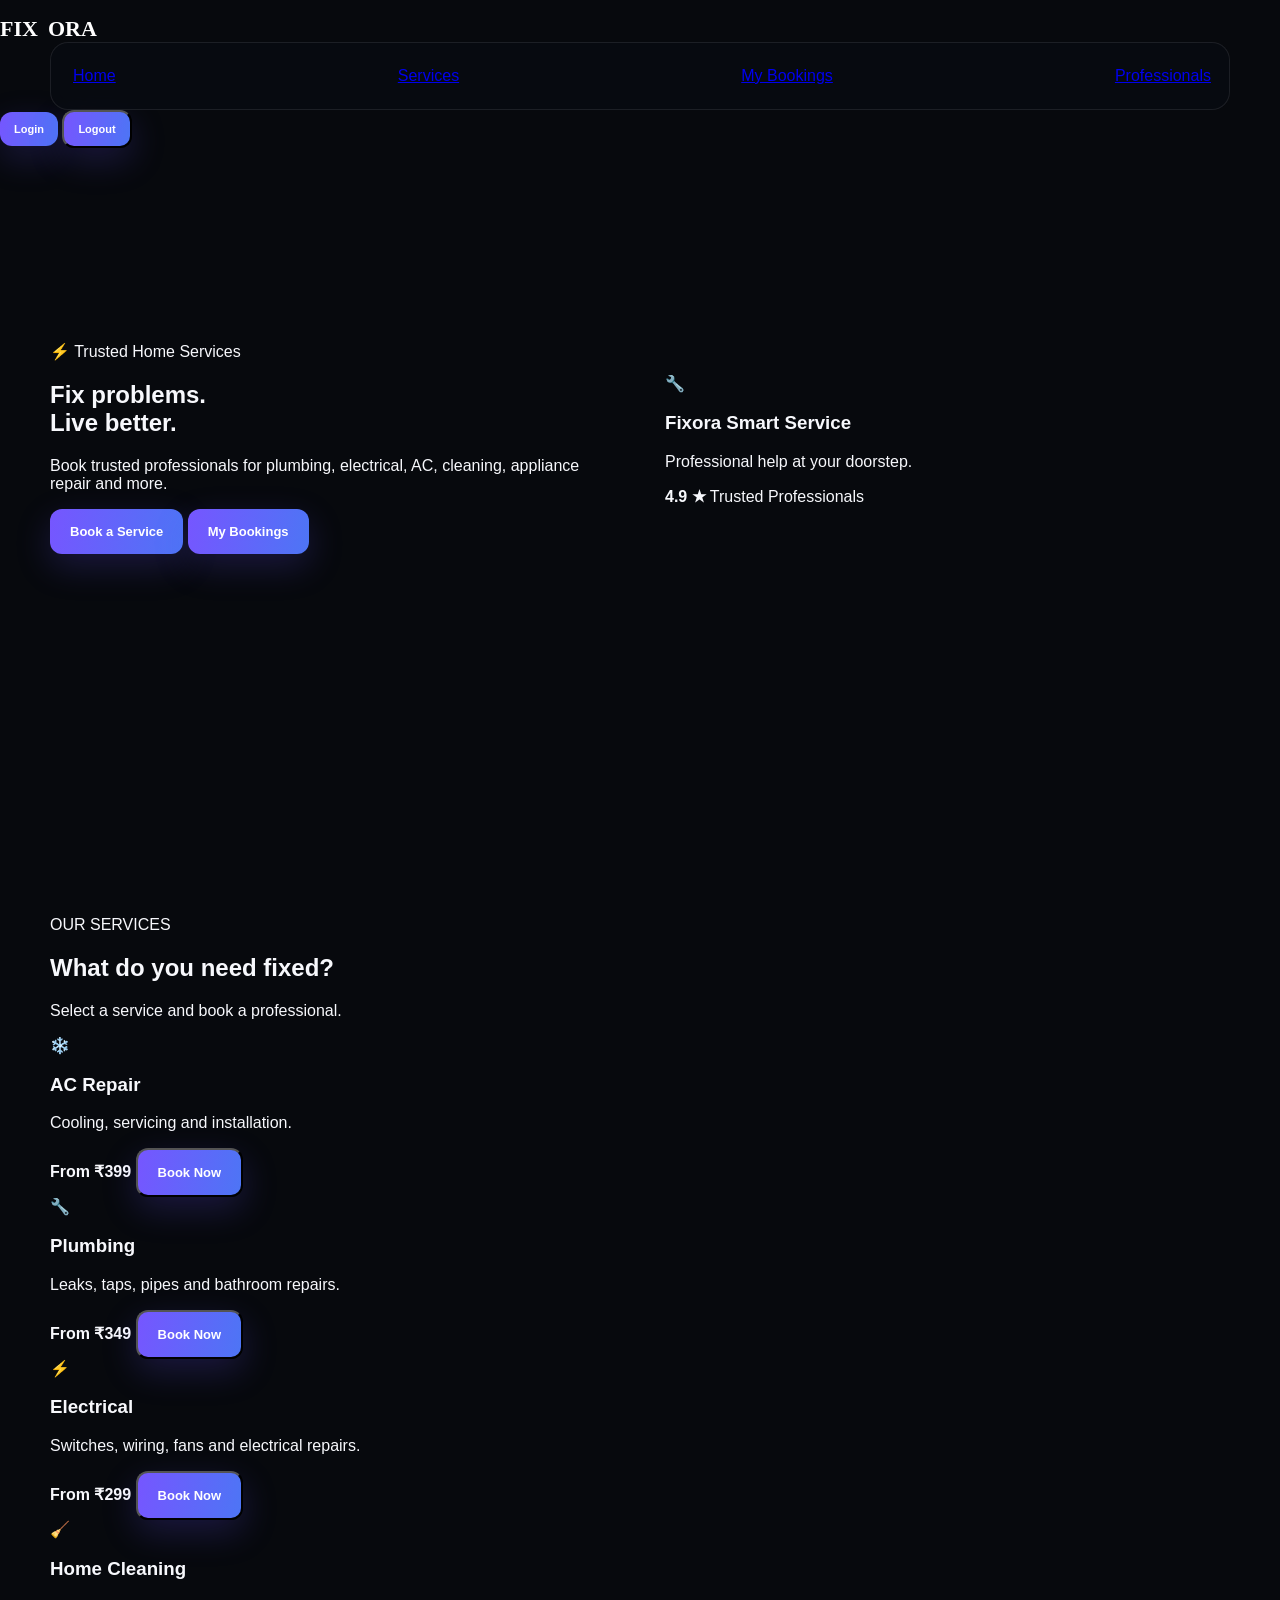
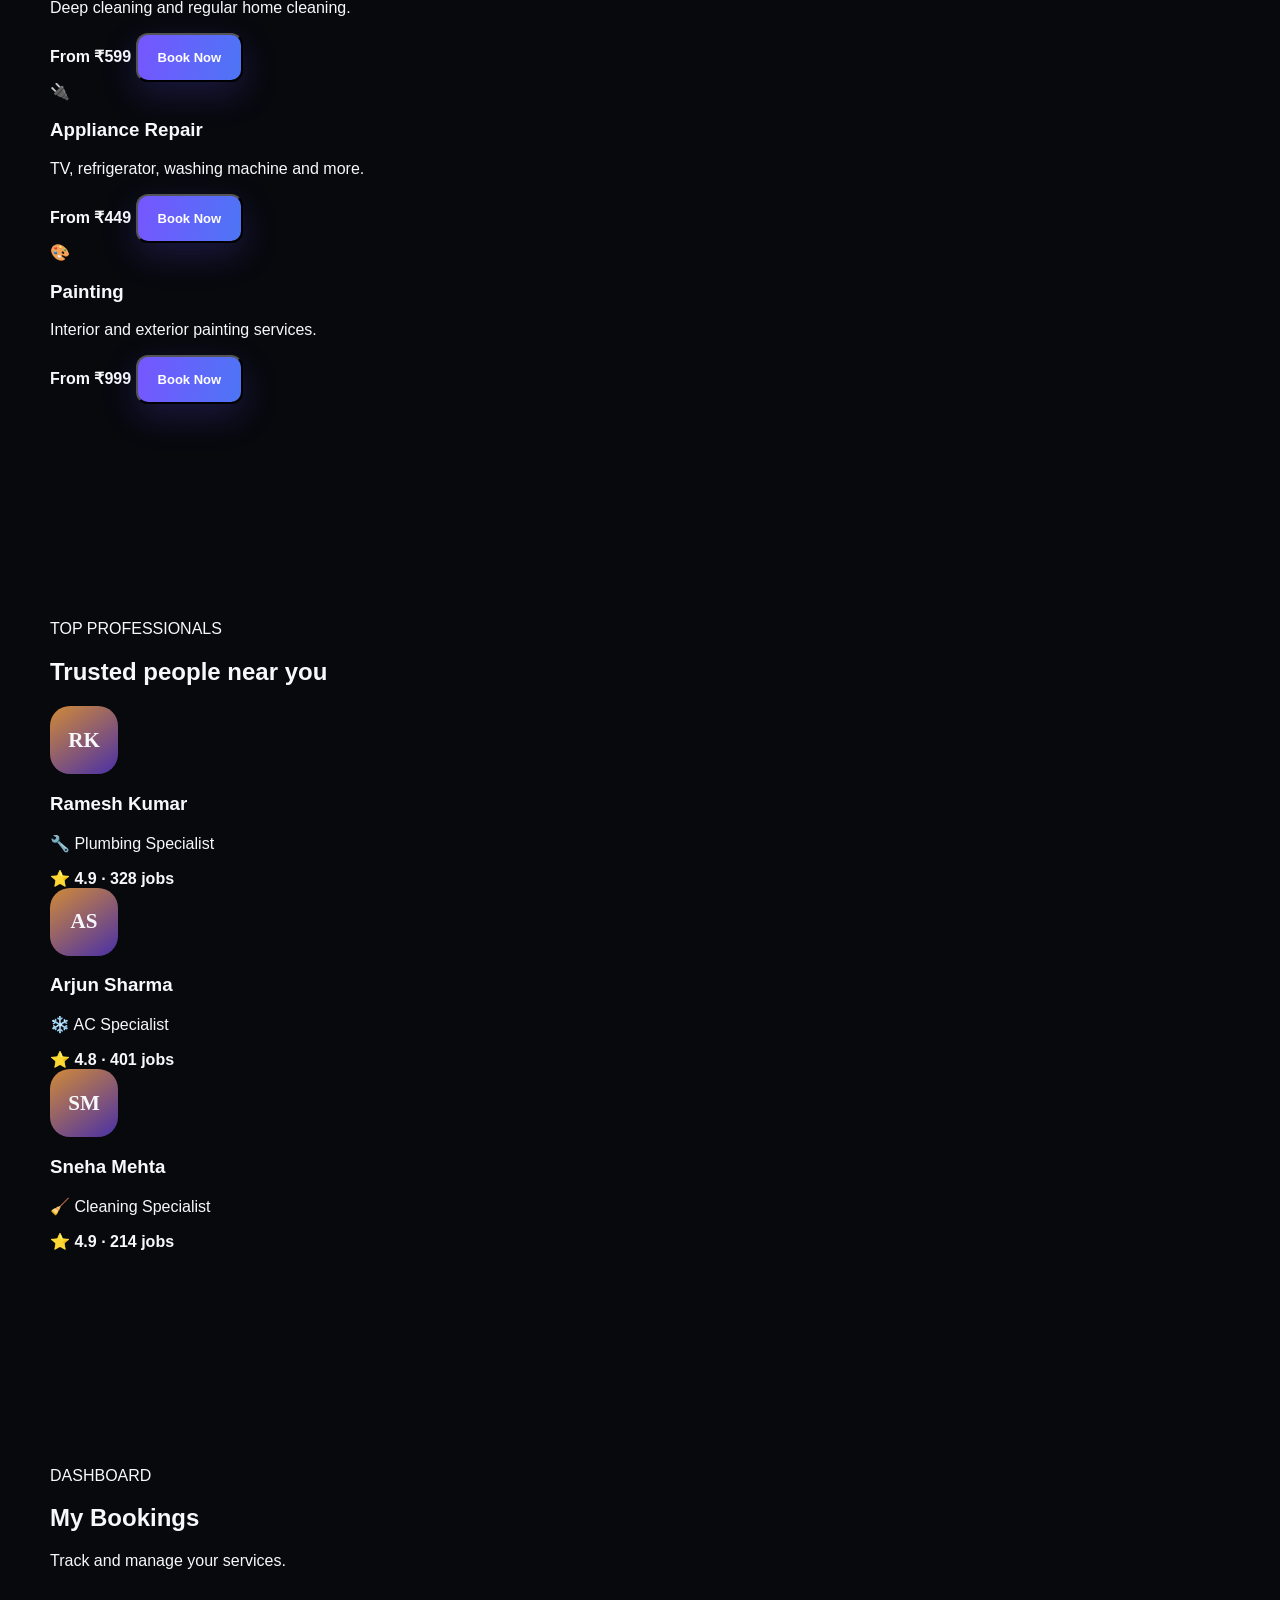
==== commit 51aabf46: "Refactor index.html for better structure and clarity Updated HTML structure and improved accessibili" ====
--- a/Fixora-Next-Features/Fixora-Next/index.html
+++ b/Fixora-Next-Features/Fixora-Next/index.html
@@ -1,102 +1,301 @@
-<!doctype html>
+<!DOCTYPE html>
 <html lang="en">
 <head>
-<meta charset="UTF-8"><meta name="viewport" content="width=device-width,initial-scale=1">
-<title>Fixora — Home Services, Fixed.</title>
-<meta name="description" content="Fixora connects you with trusted home service professionals.">
-<link rel="preconnect" href="https://fonts.googleapis.com">
-<link href="https://fonts.googleapis.com/css2?family=Inter:wght@400;500;600;700;800&family=Manrope:wght@700;800&display=swap" rel="stylesheet">
-<link rel="stylesheet" href="styles.css">
+  <meta charset="UTF-8">
+  <meta name="viewport" content="width=device-width, initial-scale=1.0">
+  <title>Fixora — Home Services</title>
+  <link rel="stylesheet" href="styles.css">
 </head>
+
 <body>
-<div class="glow g1"></div><div class="glow g2"></div>
-
-<header><nav>
-<a class="logo" href="#"><b>F</b>Fixora</a>
-<div class="links"><a href="#services">Services</a><a href="#how">How it works</a><a href="#pros">Professionals</a><a href="#protection">Protection</a></div>
-<div class="actions"><a class="textBtn" href="login.html" style="text-decoration:none">Login</a><button class="btn small" onclick="openBooking()">Book a Service ↗</button></div>
-<button class="menu" aria-label="menu" onclick="document.querySelector('.links').classList.toggle('open')">☰</button>
-</nav></header>
+
+<header class="navbar">
+  <a class="logo" href="index.html">FIX<span>ORA</span></a>
+
+  <nav>
+    <a href="#home">Home</a>
+    <a href="#services">Services</a>
+    <a href="#bookings">My Bookings</a>
+    <a href="#professionals">Professionals</a>
+  </nav>
+
+  <div class="nav-actions">
+    <span id="userWelcome"></span>
+    <a id="loginBtn" class="btn small" href="login.html">Login</a>
+    <button id="logoutBtn" class="btn small danger hidden">Logout</button>
+  </div>
+</header>
 
 <main>
-<section class="hero">
-<div class="copy">
-<label>● TRUSTED HOME CARE, REDESIGNED</label>
-<h1>Your home has a problem.<br><span>Fixora has the solution.</span></h1>
-<p>From a leaking tap to a broken AC, find verified professionals, transparent pricing and reliable service — all in one place.</p>
-<div class="heroBtns"><a class="btn" href="#book" onclick="openBooking();return false">Book a Service →</a><a class="ghost" href="#services">◉ Explore services</a></div>
-<div class="trust"><div><b>4.9/5</b><small>customer rating</small></div><i></i><div><b>10K+</b><small>services completed</small></div><i></i><div><b>Verified</b><small>professionals</small></div></div>
+
+<section id="home" class="hero">
+  <div class="hero-content">
+    <p class="badge">⚡ Trusted Home Services</p>
+    <h1>Fix problems.<br><span>Live better.</span></h1>
+    <p>
+      Book trusted professionals for plumbing, electrical,
+      AC, cleaning, appliance repair and more.
+    </p>
+
+    <div class="hero-buttons">
+      <a href="#services" class="btn">Book a Service</a>
+      <a href="#bookings" class="btn outline">My Bookings</a>
+    </div>
+  </div>
+
+  <div class="hero-card">
+    <div class="floating-icon">🔧</div>
+    <h3>Fixora Smart Service</h3>
+    <p>Professional help at your doorstep.</p>
+    <div class="mini-stat">
+      <strong>4.9 ★</strong>
+      <span>Trusted Professionals</span>
+    </div>
+  </div>
+</section>
+
+<section id="services" class="section">
+  <div class="section-heading">
+    <p class="badge">OUR SERVICES</p>
+    <h2>What do you need fixed?</h2>
+    <p>Select a service and book a professional.</p>
+  </div>
+
+  <div class="service-grid">
+
+    <article class="service-card" data-service="AC Repair">
+      <div class="service-icon">❄️</div>
+      <h3>AC Repair</h3>
+      <p>Cooling, servicing and installation.</p>
+      <strong>From ₹399</strong>
+      <button class="btn bookBtn">Book Now</button>
+    </article>
+
+    <article class="service-card" data-service="Plumbing">
+      <div class="service-icon">🔧</div>
+      <h3>Plumbing</h3>
+      <p>Leaks, taps, pipes and bathroom repairs.</p>
+      <strong>From ₹349</strong>
+      <button class="btn bookBtn">Book Now</button>
+    </article>
+
+    <article class="service-card" data-service="Electrical">
+      <div class="service-icon">⚡</div>
+      <h3>Electrical</h3>
+      <p>Switches, wiring, fans and electrical repairs.</p>
+      <strong>From ₹299</strong>
+      <button class="btn bookBtn">Book Now</button>
+    </article>
+
+    <article class="service-card" data-service="Cleaning">
+      <div class="service-icon">🧹</div>
+      <h3>Home Cleaning</h3>
+      <p>Deep cleaning and regular home cleaning.</p>
+      <strong>From ₹599</strong>
+      <button class="btn bookBtn">Book Now</button>
+    </article>
+
+    <article class="service-card" data-service="Appliance Repair">
+      <div class="service-icon">🔌</div>
+      <h3>Appliance Repair</h3>
+      <p>TV, refrigerator, washing machine and more.</p>
+      <strong>From ₹449</strong>
+      <button class="btn bookBtn">Book Now</button>
+    </article>
+
+    <article class="service-card" data-service="Painting">
+      <div class="service-icon">🎨</div>
+      <h3>Painting</h3>
+      <p>Interior and exterior painting services.</p>
+      <strong>From ₹999</strong>
+      <button class="btn bookBtn">Book Now</button>
+    </article>
+
+  </div>
+</section>
+
+<section id="professionals" class="section dark-section">
+  <div class="section-heading">
+    <p class="badge">TOP PROFESSIONALS</p>
+    <h2>Trusted people near you</h2>
+  </div>
+
+  <div class="professional-grid">
+
+    <div class="professional">
+      <div class="avatar">RK</div>
+      <h3>Ramesh Kumar</h3>
+      <p>🔧 Plumbing Specialist</p>
+      <strong>⭐ 4.9 · 328 jobs</strong>
+    </div>
+
+    <div class="professional">
+      <div class="avatar">AS</div>
+      <h3>Arjun Sharma</h3>
+      <p>❄️ AC Specialist</p>
+      <strong>⭐ 4.8 · 401 jobs</strong>
+    </div>
+
+    <div class="professional">
+      <div class="avatar">SM</div>
+      <h3>Sneha Mehta</h3>
+      <p>🧹 Cleaning Specialist</p>
+      <strong>⭐ 4.9 · 214 jobs</strong>
+    </div>
+
+  </div>
+</section>
+
+<section id="bookings" class="section">
+  <div class="section-heading">
+    <p class="badge">DASHBOARD</p>
+    <h2>My Bookings</h2>
+    <p>Track and manage your services.</p>
+  </div>
+
+  <div id="bookingList" class="booking-list"></div>
+</section>
+
+</main>
+
+<!-- BOOKING MODAL -->
+
+<div id="bookingModal" class="modal hidden">
+  <div class="modal-box">
+
+    <button class="close" id="closeBooking">×</button>
+
+    <h2>Book Your Service</h2>
+
+    <form id="bookingForm">
+
+      <label>Service</label>
+      <input id="serviceInput" readonly>
+
+      <label>Professional</label>
+      <select id="professionalInput" required>
+        <option>Ramesh Kumar</option>
+        <option>Arjun Sharma</option>
+        <option>Sneha Mehta</option>
+      </select>
+
+      <label>Date</label>
+      <input id="dateInput" type="date" required>
+
+      <label>Time</label>
+      <input id="timeInput" type="time" required>
+
+      <label>Address</label>
+      <textarea id="addressInput" placeholder="Enter your complete address" required></textarea>
+
+      <label>Problem Details</label>
+      <textarea id="problemInput" placeholder="Describe the problem"></textarea>
+
+      <label>Payment Method</label>
+      <select id="paymentInput">
+        <option value="UPI">UPI</option>
+        <option value="Card">Credit / Debit Card</option>
+        <option value="Net Banking">Net Banking</option>
+        <option value="Cash">Cash after service</option>
+      </select>
+
+      <button class="btn full" type="submit">
+        Continue to Payment
+      </button>
+
+    </form>
+
+  </div>
 </div>
 
-<div class="visual">
-<div class="orb"></div>
-<div class="homeCard">
-<div class="top"><span class="icon">⌂</span><div><b>Smart Home Care</b><small>Everything under one roof</small></div><em>LIVE</em></div>
-<div class="house"><div class="roof"></div><div class="body"><span></span><span></span><i></i></div></div>
-<div class="float"><strong>RK</strong><div><b>Ramesh is on the way</b><small>AC Service · 18 min away</small></div><mark>✓</mark></div>
-<div class="bar"><i></i></div><footer><small>Verified professional</small><b>₹499 est.</b></footer>
+<!-- PAYMENT MODAL -->
+
+<div id="paymentModal" class="modal hidden">
+  <div class="modal-box">
+
+    <button class="close" id="closePayment">×</button>
+
+    <h2>💳 Fixora Payment</h2>
+
+    <div id="paymentSummary"></div>
+
+    <div class="payment-methods">
+      <button data-method="UPI">📱 UPI</button>
+      <button data-method="Card">💳 Card</button>
+      <button data-method="Net Banking">🏦 Net Banking</button>
+      <button data-method="Cash">💵 Cash</button>
+    </div>
+
+    <button id="payButton" class="btn full">
+      Pay & Confirm Booking
+    </button>
+
+  </div>
 </div>
-<aside class="chip c1">★ 4.9 rated</aside><aside class="chip c2">🛡 100% verified</aside>
+
+<!-- TRACKING MODAL -->
+
+<div id="trackingModal" class="modal hidden">
+  <div class="modal-box">
+
+    <button class="close" id="closeTracking">×</button>
+
+    <h2>🚗 Track Your Booking</h2>
+
+    <div id="trackingDetails"></div>
+
+    <div class="timeline">
+
+      <div class="timeline-item active">
+        <span>✓</span>
+        <div>
+          <strong>Booking Confirmed</strong>
+          <p>Your booking has been confirmed.</p>
+        </div>
+      </div>
+
+      <div class="timeline-item active">
+        <span>✓</span>
+        <div>
+          <strong>Professional Assigned</strong>
+          <p>Your professional has been assigned.</p>
+        </div>
+      </div>
+
+      <div class="timeline-item current">
+        <span>🚗</span>
+        <div>
+          <strong>On the Way</strong>
+          <p>Professional is travelling to your location.</p>
+        </div>
+      </div>
+
+      <div class="timeline-item">
+        <span>○</span>
+        <div>
+          <strong>Service Started</strong>
+          <p>Waiting for service to start.</p>
+        </div>
+      </div>
+
+      <div class="timeline-item">
+        <span>○</span>
+        <div>
+          <strong>Completed</strong>
+          <p>Service completion.</p>
+        </div>
+      </div>
+
+    </div>
+
+  </div>
 </div>
-</section>
-
-<section class="stats"><div><b>10K+</b><small>Services completed</small></div><div><b>2K+</b><small>Verified professionals</small></div><div><b>4.8★</b><small>Average rating</small></div><div><b>30-Day</b><small>Service protection</small></div></section>
-
-<section id="services" class="section">
-<div class="head"><div><label>WHAT WE FIX</label><h2>One platform.<br><span>Every home service.</span></h2></div><p>Tell us what your home needs. We connect you with the right professional, at the right time, with a clear estimate.</p></div>
-<div class="grid">
-<a class="card" href="#book" onclick="openBooking();return false"><strong>⚡</strong><h3>Electrical</h3><p>Wiring, switches, fans & more</p><span>Explore →</span></a>
-<a class="card" href="#book" onclick="openBooking();return false"><strong>◌</strong><h3>Plumbing</h3><p>Leaks, taps, pipes & fittings</p><span>Explore →</span></a>
-<a class="card" href="#book" onclick="openBooking();return false"><strong>❄</strong><h3>AC & Cooling</h3><p>Service, repair & installation</p><span>Explore →</span></a>
-<a class="card" href="#book" onclick="openBooking();return false"><strong>✦</strong><h3>Cleaning</h3><p>Deep, kitchen, bathroom & more</p><span>Explore →</span></a>
-<a class="card" href="#book" onclick="openBooking();return false"><strong>⌁</strong><h3>Appliances</h3><p>Washing machine, fridge & RO</p><span>Explore →</span></a>
-<a class="card" href="#book" onclick="openBooking();return false"><strong>▱</strong><h3>Painting</h3><p>Interior, exterior & touch-ups</p><span>Explore →</span></a>
-<a class="card" href="#book" onclick="openBooking();return false"><strong>⌘</strong><h3>Carpentry</h3><p>Furniture, doors & repairs</p><span>Explore →</span></a>
-<a class="card" href="#book" onclick="openBooking();return false"><strong>+</strong><h3>More Services</h3><p>Tell us what you need</p><span>Explore →</span></a>
-</div></section>
-
-<section id="book" class="diagnose">
-<div><label>FIXORA ASSISTANT</label><h2>Don't know what service you need?</h2><p>Describe the problem in your own words. Fixora helps you identify the right service and gives you a starting estimate.</p><p class="checks">✓ No technical terms &nbsp; ✓ Transparent estimate &nbsp; ✓ Verified pros</p></div>
-<div class="chat"><div class="chatHead"><b>✦ Fixora Assistant</b><span>●</span></div><div class="msg bot">Hi! What's happening at home?</div><div class="msg user">My AC is running but it isn't cooling properly.</div><div class="msg bot"><b>Likely service: AC inspection</b><br>Estimated range: ₹399–₹699</div><div class="chatInput"><input id="problemInput" placeholder="Describe your problem..."><button onclick="askAssistant()">→</button></div></div>
-</section>
-
-<section id="how" class="section">
-<div class="center"><label>HOW IT WORKS</label><h2>From problem to <span>fixed.</span></h2></div>
-<div class="steps">
-<div><b>01</b><strong>⌁</strong><h3>Tell us the problem</h3><p>Describe it in simple words.</p></div>
-<div><b>02</b><strong>◈</strong><h3>Get an estimate</h3><p>See a transparent starting range.</p></div>
-<div><b>03</b><strong>✓</strong><h3>Choose your pro</h3><p>Compare verified professionals.</p></div>
-<div><b>04</b><strong>⌂</strong><h3>Relax. We handle it.</h3><p>Track, pay and keep your history.</p></div>
-</div></section>
-
-<section id="pros" class="section">
-<div class="head"><div><label>THE FIXORA NETWORK</label><h2>People who<br><span>fix it right.</span></h2></div><a class="link" href="#">Become a professional →</a></div>
-<div class="pros">
-<article><div class="avatar">RK</div><em>✓ Verified</em><h3>Ramesh Kumar</h3><p>AC & Appliance Specialist</p><small>★ 4.9 · 328 jobs · 3 yrs</small><button>View Profile →</button></article>
-<article><div class="avatar a2">SM</div><em>✓ Verified</em><h3>Sneha M.</h3><p>Electrician & Smart Home</p><small>★ 4.8 · 214 jobs · 4 yrs</small><button>View Profile →</button></article>
-<article><div class="avatar a3">AK</div><em>✓ Verified</em><h3>Arjun Kumar</h3><p>Plumbing Specialist</p><small>★ 4.9 · 401 jobs · 5 yrs</small><button>View Profile →</button></article>
-</div></section>
-
-<section id="dashboard" class="section dashboard">
-<div class="head"><div><label>YOUR SPACE</label><h2>My <span>Bookings.</span></h2></div><button class="btn small" onclick="openBooking()">+ New Booking</button></div>
-<div id="bookingList" class="bookingList"></div>
-</section>
-
-<section id="protection" class="protection">
-<div><label>SERVICE PROTECTION</label><h2>Good service shouldn't<br><span>come with surprises.</span></h2><p>Digital invoices, clear estimates, verified professionals and service protection designed to keep the experience simple.</p></div>
-<div class="features">
-<p><b>01</b><strong>Transparent pricing</strong><small>Know the estimated range before work begins.</small></p>
-<p><b>02</b><strong>Verified professionals</strong><small>Identity and profile checks help build trust.</small></p>
-<p><b>03</b><strong>Service history</strong><small>Keep every repair, invoice and warranty in one place.</small></p>
-</div></section>
-
-<section class="cta"><label>READY WHEN YOU ARE</label><h2>Your home deserves<br><span>better service.</span></h2><p>Book a trusted professional in a few simple steps.</p><a class="btn" href="#book" onclick="openBooking();return false">Book a Service ↗</a></section>
-</main>
-
-<footer><div><a class="logo" href="#"><b>F</b>Fixora</a><p>Making home care simple, reliable and transparent.</p></div><div class="flinks"><a href="#services">Services</a><a href="#how">How it works</a><a href="#pros">Professionals</a><a href="#">Help</a></div><small>© 2026 Fixora. All rights reserved.</small></footer>
-
-<div id="modal" class="modal"><div class="modalBox"><button class="close" onclick="closeModal()">×</button><div id="modalContent"></div></div></div>
+
+<!-- TOAST -->
+
+<div id="toast" class="toast"></div>
+
 <script src="script.js"></script>
 
 </body>
-</html>+</html>
